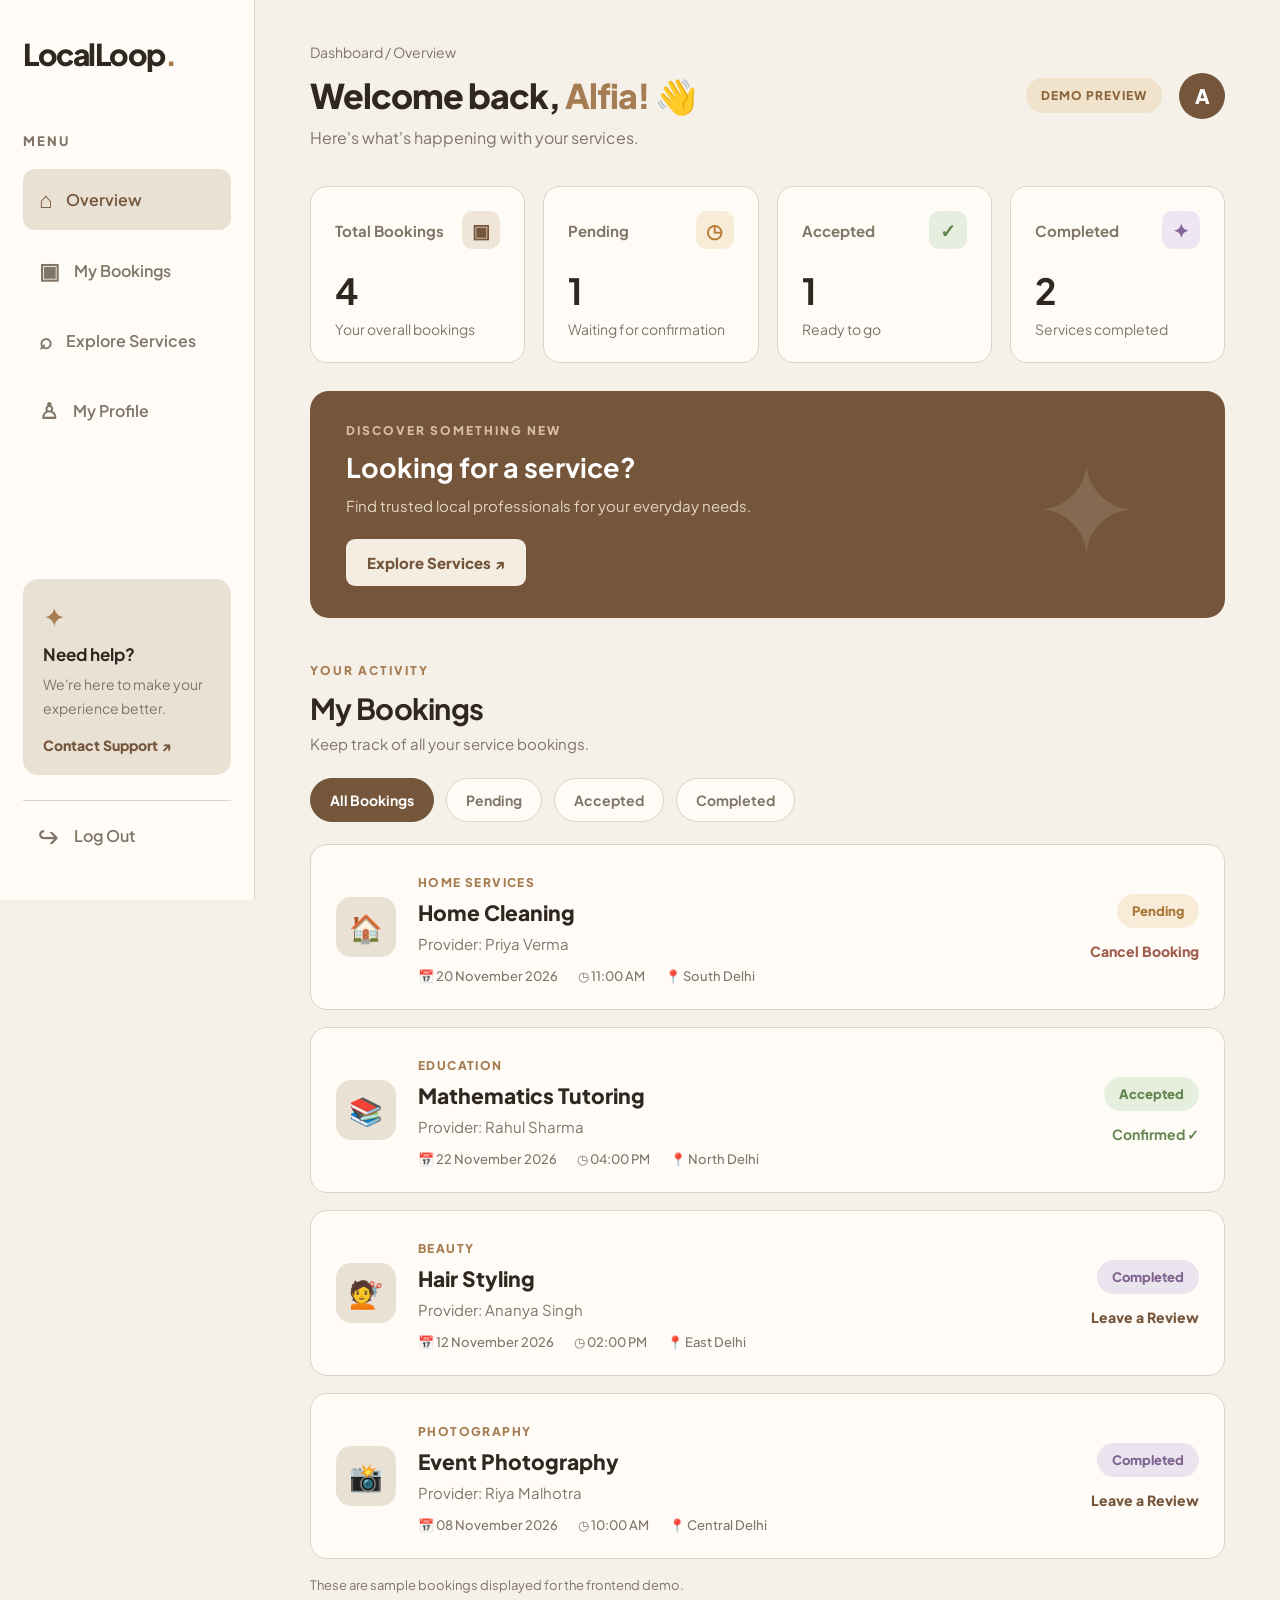
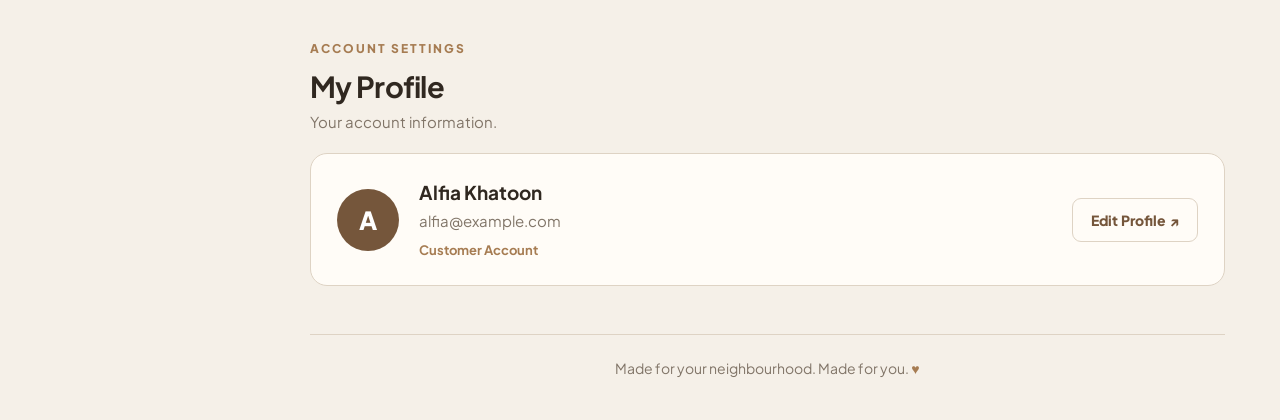
==== frontend/pages/customer-dashboard.html @ ae9632fa "Add completed frontend pages and navigation" ====
<!DOCTYPE html>
<html lang="en">
<head>
    <meta charset="UTF-8">
    <meta name="viewport" content="width=device-width, initial-scale=1.0">
    <title>Customer Dashboard | LocalLoop</title>

    <link rel="preconnect" href="https://fonts.googleapis.com">
    <link rel="preconnect" href="https://fonts.gstatic.com" crossorigin>
    <link href="https://fonts.googleapis.com/css2?family=Plus+Jakarta+Sans:wght@400;500;600;700;800&display=swap" rel="stylesheet">

    <link rel="stylesheet" href="customer-dashboard.css">
</head>

<body>

<div class="dashboard-layout">

    <!-- SIDEBAR -->
    <aside class="sidebar">

        <a href="../index.html" class="logo">LocalLoop<span>.</span></a>

        <div class="sidebar-label">MENU</div>

        <nav class="sidebar-nav">
            <a href="#overview" class="nav-item active">
                <span>⌂</span> Overview
            </a>

            <a href="#bookings" class="nav-item">
                <span>▣</span> My Bookings
            </a>

            <a href="explore.html" class="nav-item">
                <span>⌕</span> Explore Services
            </a>

            <a href="#profile" class="nav-item">
                <span>♙</span> My Profile
            </a>
        </nav>

        <div class="sidebar-bottom">
            <div class="help-card">
                <div class="help-icon">✦</div>
                <h3>Need help?</h3>
                <p>We're here to make your experience better.</p>
                <a href="contact.html">Contact Support ↗</a>
            </div>

            <a href="../index.html" class="nav-item logout">
                <span>↪</span> Log Out
            </a>
        </div>

    </aside>


    <!-- MAIN CONTENT -->
    <main class="main-content" id="overview">

        <!-- TOP BAR -->
        <header class="topbar">
            <div>
                <p class="breadcrumb">Dashboard / Overview</p>
                <h1>Welcome back, <span>Alfia!</span> 👋</h1>
                <p class="topbar-subtitle">Here's what's happening with your services.</p>
            </div>

            <div class="topbar-right">
                <span class="demo-badge">DEMO PREVIEW</span>
                <div class="profile-avatar">A</div>
            </div>
        </header>


        <!-- STATS -->
        <section class="stats-grid">

            <div class="stat-card">
                <div class="stat-top">
                    <span>Total Bookings</span>
                    <div class="stat-icon">▣</div>
                </div>
                <h2 id="totalBookings">4</h2>
                <p>Your overall bookings</p>
            </div>

            <div class="stat-card">
                <div class="stat-top">
                    <span>Pending</span>
                    <div class="stat-icon orange">◷</div>
                </div>
                <h2 id="pendingBookings">1</h2>
                <p>Waiting for confirmation</p>
            </div>

            <div class="stat-card">
                <div class="stat-top">
                    <span>Accepted</span>
                    <div class="stat-icon green">✓</div>
                </div>
                <h2 id="acceptedBookings">1</h2>
                <p>Ready to go</p>
            </div>

            <div class="stat-card">
                <div class="stat-top">
                    <span>Completed</span>
                    <div class="stat-icon purple">✦</div>
                </div>
                <h2 id="completedBookings">2</h2>
                <p>Services completed</p>
            </div>

        </section>


        <!-- QUICK ACTION -->
        <section class="quick-action">
            <div>
                <p class="eyebrow">DISCOVER SOMETHING NEW</p>
                <h2>Looking for a service?</h2>
                <p>Find trusted local professionals for your everyday needs.</p>
                <a href="explore.html" class="primary-btn">Explore Services ↗</a>
            </div>

            <div class="quick-decoration">✦</div>
        </section>


        <!-- BOOKINGS -->
        <section class="bookings-section" id="bookings">

            <div class="section-heading">
                <div>
                    <p class="eyebrow">YOUR ACTIVITY</p>
                    <h2>My Bookings</h2>
                    <p class="section-subtitle">Keep track of all your service bookings.</p>
                </div>
            </div>


            <!-- FILTERS -->
            <div class="booking-filters">
                <button class="filter-btn active" data-filter="all">All Bookings</button>
                <button class="filter-btn" data-filter="pending">Pending</button>
                <button class="filter-btn" data-filter="accepted">Accepted</button>
                <button class="filter-btn" data-filter="completed">Completed</button>
            </div>


            <!-- BOOKING LIST -->
            <div class="booking-list" id="bookingList">

                <article class="booking-card" data-status="pending">

                    <div class="booking-icon">🏠</div>

                    <div class="booking-info">
                        <span class="booking-category">HOME SERVICES</span>
                        <h3>Home Cleaning</h3>
                        <p>Provider: Priya Verma</p>
                        <div class="booking-meta">
                            <span>📅 20 November 2026</span>
                            <span>◷ 11:00 AM</span>
                            <span>📍 South Delhi</span>
                        </div>
                    </div>

                    <div class="booking-right">
                        <span class="status pending-status">Pending</span>
                        <button class="cancel-btn">Cancel Booking</button>
                    </div>

                </article>


                <article class="booking-card" data-status="accepted">

                    <div class="booking-icon">📚</div>

                    <div class="booking-info">
                        <span class="booking-category">EDUCATION</span>
                        <h3>Mathematics Tutoring</h3>
                        <p>Provider: Rahul Sharma</p>
                        <div class="booking-meta">
                            <span>📅 22 November 2026</span>
                            <span>◷ 04:00 PM</span>
                            <span>📍 North Delhi</span>
                        </div>
                    </div>

                    <div class="booking-right">
                        <span class="status accepted-status">Accepted</span>
                        <span class="booking-note">Confirmed ✓</span>
                    </div>

                </article>


                <article class="booking-card" data-status="completed">

                    <div class="booking-icon">💇</div>

                    <div class="booking-info">
                        <span class="booking-category">BEAUTY</span>
                        <h3>Hair Styling</h3>
                        <p>Provider: Ananya Singh</p>
                        <div class="booking-meta">
                            <span>📅 12 November 2026</span>
                            <span>◷ 02:00 PM</span>
                            <span>📍 East Delhi</span>
                        </div>
                    </div>

                    <div class="booking-right">
                        <span class="status completed-status">Completed</span>
                        <button class="review-btn">Leave a Review</button>
                    </div>

                </article>


                <article class="booking-card" data-status="completed">

                    <div class="booking-icon">📸</div>

                    <div class="booking-info">
                        <span class="booking-category">PHOTOGRAPHY</span>
                        <h3>Event Photography</h3>
                        <p>Provider: Riya Malhotra</p>
                        <div class="booking-meta">
                            <span>📅 08 November 2026</span>
                            <span>◷ 10:00 AM</span>
                            <span>📍 Central Delhi</span>
                        </div>
                    </div>

                    <div class="booking-right">
                        <span class="status completed-status">Completed</span>
                        <button class="review-btn">Leave a Review</button>
                    </div>

                </article>

            </div>

            <p class="demo-note">
                These are sample bookings displayed for the frontend demo.
            </p>

        </section>


        <!-- PROFILE -->
        <section class="profile-section" id="profile">
            <div>
                <p class="eyebrow">ACCOUNT SETTINGS</p>
                <h2>My Profile</h2>
                <p class="section-subtitle">Your account information.</p>
            </div>

            <div class="profile-card">
                <div class="profile-avatar large">A</div>

                <div class="profile-details">
                    <h3>Alfia Khatoon</h3>
                    <p>alfia@example.com</p>
                    <span>Customer Account</span>
                </div>

                <button class="edit-profile-btn" onclick="alert('Profile editing will be connected with the backend.')">
                    Edit Profile ↗
                </button>
            </div>
        </section>


        <footer class="dashboard-footer">
            Made for your neighbourhood. Made for you. <span>♥</span>
        </footer>

    </main>

</div>


<!-- REVIEW MODAL -->
<div class="modal-overlay" id="reviewModal">
    <div class="review-modal">
        <button class="close-modal" id="closeModal">×</button>

        <p class="eyebrow">SHARE YOUR EXPERIENCE</p>
        <h2>How was the service?</h2>
        <p>Your feedback helps other customers.</p>

        <div class="stars" id="stars">
            <button data-rating="1">★</button>
            <button data-rating="2">★</button>
            <button data-rating="3">★</button>
            <button data-rating="4">★</button>
            <button data-rating="5">★</button>
        </div>

        <textarea id="reviewText" placeholder="Write your experience..."></textarea>

        <button class="primary-btn submit-review" id="submitReview">
            Submit Review
        </button>
    </div>
</div>


<script>
    // BOOKING FILTERS
    const filterButtons = document.querySelectorAll(".filter-btn");
    const bookingCards = document.querySelectorAll(".booking-card");

    filterButtons.forEach(button => {
        button.addEventListener("click", () => {

            filterButtons.forEach(btn => btn.classList.remove("active"));
            button.classList.add("active");

            const filter = button.dataset.filter;

            bookingCards.forEach(card => {
                if (filter === "all" || card.dataset.status === filter) {
                    card.style.display = "flex";
                } else {
                    card.style.display = "none";
                }
            });
        });
    });


    // UPDATE DASHBOARD COUNTS
    function updateStats() {
        const cards = [...document.querySelectorAll(".booking-card")];

        document.getElementById("totalBookings").textContent = cards.length;

        document.getElementById("pendingBookings").textContent =
            cards.filter(card => card.dataset.status === "pending").length;

        document.getElementById("acceptedBookings").textContent =
            cards.filter(card => card.dataset.status === "accepted").length;

        document.getElementById("completedBookings").textContent =
            cards.filter(card => card.dataset.status === "completed").length;
    }


    // CANCEL BOOKING - DEMO ONLY
    document.querySelectorAll(".cancel-btn").forEach(button => {
        button.addEventListener("click", () => {

            const confirmCancel = confirm("Are you sure you want to cancel this booking?");

            if (confirmCancel) {
                const card = button.closest(".booking-card");
                card.remove();
                updateStats();
                alert("Demo booking cancelled successfully!");
            }
        });
    });


    // REVIEW MODAL
    const reviewModal = document.getElementById("reviewModal");
    let selectedRating = 0;

    document.querySelectorAll(".review-btn").forEach(button => {
        button.addEventListener("click", () => {
            reviewModal.classList.add("show");
        });
    });

    document.getElementById("closeModal").addEventListener("click", () => {
        reviewModal.classList.remove("show");
    });

    document.querySelectorAll(".stars button").forEach(star => {
        star.addEventListener("click", () => {
            selectedRating = Number(star.dataset.rating);

            document.querySelectorAll(".stars button").forEach(item => {
                item.classList.toggle(
                    "selected",
                    Number(item.dataset.rating) <= selectedRating
                );
            });
        });
    });

    document.getElementById("submitReview").addEventListener("click", () => {
        const feedback = document.getElementById("reviewText").value.trim();

        if (selectedRating === 0) {
            alert("Please select a star rating.");
            return;
        }

        if (!feedback) {
            alert("Please write a short review.");
            return;
        }

        alert("Thank you! Your demo review has been submitted.");

        reviewModal.classList.remove("show");
        document.getElementById("reviewText").value = "";
        selectedRating = 0;

        document.querySelectorAll(".stars button").forEach(star => {
            star.classList.remove("selected");
        });
    });

    updateStats();
</script>

</body>
</html>
---- frontend/pages/customer-dashboard.css ----
* {
    margin: 0;
    padding: 0;
    box-sizing: border-box;
}

:root {
    --bg: #F5F0E8;
    --cream: #EAE1D5;
    --card: #FFFCF7;
    --brown: #A67C52;
    --dark-brown: #75563B;
    --text: #302820;
    --muted: #817568;
    --border: #DED3C4;
}

body {
    font-family: 'Plus Jakarta Sans', sans-serif;
    background: var(--bg);
    color: var(--text);
}

a {
    text-decoration: none;
    color: inherit;
}

button {
    font-family: inherit;
    cursor: pointer;
}

.dashboard-layout {
    display: flex;
    min-height: 100vh;
}

/* SIDEBAR */

.sidebar {
    width: 255px;
    min-height: 100vh;
    background: var(--card);
    border-right: 1px solid var(--border);
    padding: 35px 23px;
    display: flex;
    flex-direction: column;
    position: fixed;
    left: 0;
    top: 0;
    bottom: 0;
}

.logo {
    font-size: 30px;
    font-weight: 800;
    letter-spacing: -1.5px;
    margin-bottom: 60px;
}

.logo span {
    color: var(--brown);
}

.sidebar-label {
    font-size: 13px;
    font-weight: 800;
    letter-spacing: 2px;
    color: var(--muted);
    margin-bottom: 20px;
}

.sidebar-nav {
    display: flex;
    flex-direction: column;
    gap: 10px;
}

.nav-item {
    display: flex;
    align-items: center;
    gap: 14px;
    padding: 16px;
    border-radius: 12px;
    font-size: 16px;
    font-weight: 600;
    color: var(--muted);
    transition: 0.3s;
}

.nav-item span {
    font-size: 22px;
}

.nav-item:hover,
.nav-item.active {
    background: var(--cream);
    color: var(--dark-brown);
}

.sidebar-bottom {
    margin-top: auto;
}

.help-card {
    background: var(--cream);
    padding: 20px;
    border-radius: 15px;
    margin-bottom: 25px;
}

.help-icon {
    font-size: 27px;
    color: var(--brown);
    margin-bottom: 10px;
}

.help-card h3 {
    font-size: 17px;
    margin-bottom: 8px;
}

.help-card p {
    font-size: 14px;
    color: var(--muted);
    line-height: 1.7;
    margin-bottom: 13px;
}

.help-card a {
    font-size: 14px;
    font-weight: 800;
    color: var(--dark-brown);
}

.logout {
    border-top: 1px solid var(--border);
    border-radius: 0;
    padding-top: 20px;
}

/* MAIN CONTENT */

.main-content {
    margin-left: 255px;
    width: calc(100% - 255px);
    padding: 43px 55px;
    max-width: 1600px;
}

.topbar {
    display: flex;
    justify-content: space-between;
    align-items: center;
    margin-bottom: 38px;
}

.breadcrumb {
    color: var(--muted);
    font-size: 14px;
    margin-bottom: 13px;
}

.topbar h1 {
    font-size: 34px;
    font-weight: 800;
    letter-spacing: -1px;
}

.topbar h1 span {
    color: var(--brown);
}

.topbar-subtitle {
    color: var(--muted);
    font-size: 16px;
    margin-top: 10px;
}

.topbar-right {
    display: flex;
    align-items: center;
    gap: 17px;
}

.demo-badge {
    background: #F0E2CB;
    color: #8A653D;
    font-size: 12px;
    font-weight: 800;
    letter-spacing: 1px;
    padding: 10px 15px;
    border-radius: 20px;
}

.profile-avatar {
    width: 46px;
    height: 46px;
    border-radius: 50%;
    background: var(--dark-brown);
    color: white;
    display: grid;
    place-items: center;
    font-size: 20px;
    font-weight: 800;
}

/* STATISTICS */

.stats-grid {
    display: grid;
    grid-template-columns: repeat(4, 1fr);
    gap: 18px;
    margin-bottom: 28px;
}

.stat-card {
    background: var(--card);
    border: 1px solid var(--border);
    border-radius: 17px;
    padding: 24px;
    transition: 0.3s;
}

.stat-card:hover {
    transform: translateY(-4px);
    box-shadow: 0 12px 30px rgba(91, 65, 40, 0.07);
}

.stat-top {
    display: flex;
    justify-content: space-between;
    align-items: center;
    color: var(--muted);
    font-size: 15px;
    font-weight: 700;
    gap: 8px;
}

.stat-icon {
    width: 38px;
    height: 38px;
    border-radius: 10px;
    display: grid;
    place-items: center;
    background: #EFE5D8;
    color: var(--dark-brown);
    font-size: 19px;
}

.stat-icon.orange {
    background: #F8EBD8;
    color: #B67A32;
}

.stat-icon.green {
    background: #E5EEDF;
    color: #63864F;
}

.stat-icon.purple {
    background: #EEE6F2;
    color: #85669A;
}

.stat-card h2 {
    font-size: 36px;
    margin-top: 19px;
    margin-bottom: 7px;
}

.stat-card > p {
    font-size: 14px;
    color: var(--muted);
}

/* QUICK ACTION */

.quick-action {
    background: var(--dark-brown);
    color: white;
    border-radius: 19px;
    padding: 32px 36px;
    display: flex;
    justify-content: space-between;
    align-items: center;
    margin-bottom: 45px;
    overflow: hidden;
}

.eyebrow {
    font-size: 12px;
    font-weight: 800;
    letter-spacing: 2px;
    color: var(--brown);
    margin-bottom: 12px;
}

.quick-action .eyebrow {
    color: #D8BE9E;
}

.quick-action h2 {
    font-size: 27px;
    margin-bottom: 10px;
}

.quick-action p:not(.eyebrow) {
    color: #E2D5C5;
    font-size: 15px;
    margin-bottom: 21px;
    line-height: 1.6;
}

.primary-btn {
    display: inline-block;
    border: none;
    border-radius: 9px;
    background: #F5EDE2;
    color: var(--dark-brown);
    padding: 14px 21px;
    font-size: 15px;
    font-weight: 800;
    transition: 0.3s;
}

.primary-btn:hover {
    background: white;
    transform: translateY(-2px);
}

.quick-decoration {
    font-size: 125px;
    color: rgba(255,255,255,0.12);
    margin-right: 50px;
}

/* BOOKINGS */

.bookings-section {
    margin-bottom: 48px;
}

.section-heading {
    display: flex;
    justify-content: space-between;
    align-items: center;
    margin-bottom: 25px;
}

.section-heading h2,
.profile-section h2 {
    font-size: 29px;
    letter-spacing: -0.7px;
}

.section-subtitle {
    color: var(--muted);
    font-size: 15px;
    margin-top: 8px;
}

.booking-filters {
    display: flex;
    gap: 12px;
    margin-bottom: 22px;
    flex-wrap: wrap;
}

.filter-btn {
    border: 1px solid var(--border);
    background: var(--card);
    color: var(--muted);
    padding: 12px 19px;
    border-radius: 25px;
    font-size: 14px;
    font-weight: 700;
    transition: 0.3s;
}

.filter-btn:hover,
.filter-btn.active {
    background: var(--dark-brown);
    border-color: var(--dark-brown);
    color: white;
}

.booking-list {
    display: flex;
    flex-direction: column;
    gap: 17px;
}

.booking-card {
    display: flex;
    align-items: center;
    gap: 22px;
    background: var(--card);
    border: 1px solid var(--border);
    padding: 25px;
    border-radius: 17px;
    transition: 0.3s;
}

.booking-card:hover {
    border-color: #BCA184;
    transform: translateY(-3px);
    box-shadow: 0 8px 20px rgba(91, 65, 40, 0.06);
}

.booking-icon {
    min-width: 60px;
    height: 60px;
    border-radius: 15px;
    background: var(--cream);
    display: grid;
    place-items: center;
    font-size: 27px;
}

.booking-info {
    flex: 1;
    min-width: 0;
}

.booking-category {
    color: var(--brown);
    font-size: 12px;
    font-weight: 800;
    letter-spacing: 1.4px;
}

.booking-info h3 {
    font-size: 21px;
    margin: 8px 0;
    font-weight: 800;
    color: var(--text);
}

.booking-info > p {
    font-size: 15px;
    color: var(--muted);
    margin-bottom: 15px;
}

.booking-meta {
    display: flex;
    gap: 20px;
    flex-wrap: wrap;
}

.booking-meta span {
    font-size: 13px;
    color: var(--muted);
    font-weight: 500;
}

.booking-right {
    display: flex;
    flex-direction: column;
    align-items: flex-end;
    gap: 14px;
    min-width: 135px;
}

.status {
    padding: 9px 15px;
    border-radius: 20px;
    font-size: 13px;
    font-weight: 800;
}

.pending-status {
    background: #F8EBD8;
    color: #A87534;
}

.accepted-status {
    background: #E6EEDD;
    color: #63864F;
}

.completed-status {
    background: #EAE4EF;
    color: #80638F;
}

.cancel-btn,
.review-btn {
    border: none;
    background: transparent;
    font-size: 14px;
    font-weight: 800;
    color: #A15D4D;
}

.review-btn {
    color: var(--dark-brown);
}

.booking-note {
    font-size: 14px;
    color: #63864F;
    font-weight: 700;
}

.demo-note {
    color: var(--muted);
    font-size: 13px;
    margin-top: 18px;
}

/* PROFILE */

.profile-section {
    margin-bottom: 48px;
}

.profile-section > div:first-child {
    margin-bottom: 22px;
}

.profile-card {
    display: flex;
    align-items: center;
    gap: 20px;
    padding: 26px;
    background: var(--card);
    border: 1px solid var(--border);
    border-radius: 17px;
}

.profile-avatar.large {
    width: 62px;
    height: 62px;
    font-size: 25px;
}

.profile-details {
    flex: 1;
}

.profile-details h3 {
    font-size: 19px;
    margin-bottom: 7px;
}

.profile-details p {
    font-size: 15px;
    color: var(--muted);
    margin-bottom: 8px;
}

.profile-details span {
    font-size: 13px;
    color: var(--brown);
    font-weight: 700;
}

.edit-profile-btn {
    border: 1px solid var(--border);
    background: transparent;
    color: var(--dark-brown);
    padding: 12px 18px;
    border-radius: 9px;
    font-size: 14px;
    font-weight: 800;
    transition: 0.3s;
}

.edit-profile-btn:hover {
    background: var(--cream);
}

.dashboard-footer {
    border-top: 1px solid var(--border);
    padding-top: 24px;
    text-align: center;
    font-size: 14px;
    color: var(--muted);
}

.dashboard-footer span {
    color: var(--brown);
}

/* REVIEW MODAL */

.modal-overlay {
    position: fixed;
    inset: 0;
    background: rgba(35, 27, 20, 0.55);
    display: none;
    align-items: center;
    justify-content: center;
    z-index: 100;
    padding: 20px;
}

.modal-overlay.show {
    display: flex;
}

.review-modal {
    width: 100%;
    max-width: 450px;
    background: var(--card);
    padding: 38px;
    border-radius: 19px;
    position: relative;
}

.close-modal {
    position: absolute;
    right: 20px;
    top: 15px;
    background: none;
    border: none;
    font-size: 29px;
    color: var(--muted);
}

.review-modal h2 {
    font-size: 26px;
    margin-bottom: 9px;
}

.review-modal > p:not(.eyebrow) {
    font-size: 15px;
    color: var(--muted);
}

.stars {
    display: flex;
    gap: 9px;
    margin: 25px 0;
}

.stars button {
    border: none;
    background: none;
    color: #D8CDBD;
    font-size: 35px;
}

.stars button.selected {
    color: #D99C45;
}

.review-modal textarea {
    width: 100%;
    min-height: 120px;
    resize: vertical;
    padding: 15px;
    border: 1px solid var(--border);
    border-radius: 10px;
    background: white;
    font-family: inherit;
    font-size: 14px;
    outline: none;
    margin-bottom: 18px;
}

.review-modal textarea:focus {
    border-color: var(--brown);
}

.submit-review {
    background: var(--dark-brown);
    color: white;
    width: 100%;
}

/* RESPONSIVE */

@media (max-width: 1100px) {
    .main-content {
        padding: 35px 30px;
    }

    .stats-grid {
        grid-template-columns: repeat(2, 1fr);
    }

    .booking-card {
        flex-wrap: wrap;
    }

    .booking-right {
        margin-left: auto;
    }
}

@media (max-width: 750px) {
    .sidebar {
        width: 75px;
        padding: 25px 10px;
        align-items: center;
    }

    .logo {
        font-size: 17px;
        margin-bottom: 45px;
    }

    .sidebar-label,
    .nav-item:not(.active) {
        font-size: 0;
    }

    .sidebar-nav {
        width: 100%;
    }

    .nav-item {
        justify-content: center;
        padding: 13px 5px;
    }

    .nav-item span {
        font-size: 20px;
    }

    .help-card {
        display: none;
    }

    .logout {
        font-size: 0;
    }

    .main-content {
        margin-left: 75px;
        width: calc(100% - 75px);
        padding: 25px 18px;
    }

    .topbar {
        align-items: flex-start;
    }

    .topbar h1 {
        font-size: 25px;
    }

    .demo-badge {
        display: none;
    }

    .stats-grid {
        gap: 10px;
    }

    .stat-card {
        padding: 17px;
    }

    .stat-card h2 {
        font-size: 28px;
    }

    .quick-action {
        padding: 25px;
    }

    .quick-decoration {
        display: none;
    }

    .booking-card {
        align-items: flex-start;
        gap: 14px;
        padding: 19px;
    }

    .booking-info {
        min-width: 0;
    }

    .booking-info h3 {
        font-size: 19px;
    }

    .booking-info > p {
        font-size: 14px;
    }

    .booking-meta {
        gap: 10px;
    }

    .booking-meta span {
        font-size: 12px;
    }

    .booking-right {
        width: 100%;
        flex-direction: row;
        justify-content: space-between;
        align-items: center;
        margin-left: 0;
    }

    .profile-card {
        flex-wrap: wrap;
    }
}

@media (max-width: 420px) {
    .topbar h1 {
        font-size: 21px;
    }

    .topbar-subtitle {
        font-size: 13px;
    }

    .profile-avatar {
        width: 38px;
        height: 38px;
    }

    .stats-grid {
        grid-template-columns: 1fr 1fr;
    }

    .booking-info h3 {
        font-size: 17px;
    }

    .booking-meta span {
        font-size: 11px;
    }

    .profile-details h3 {
        font-size: 17px;
    }

    .profile-details p {
        font-size: 13px;
    }
}
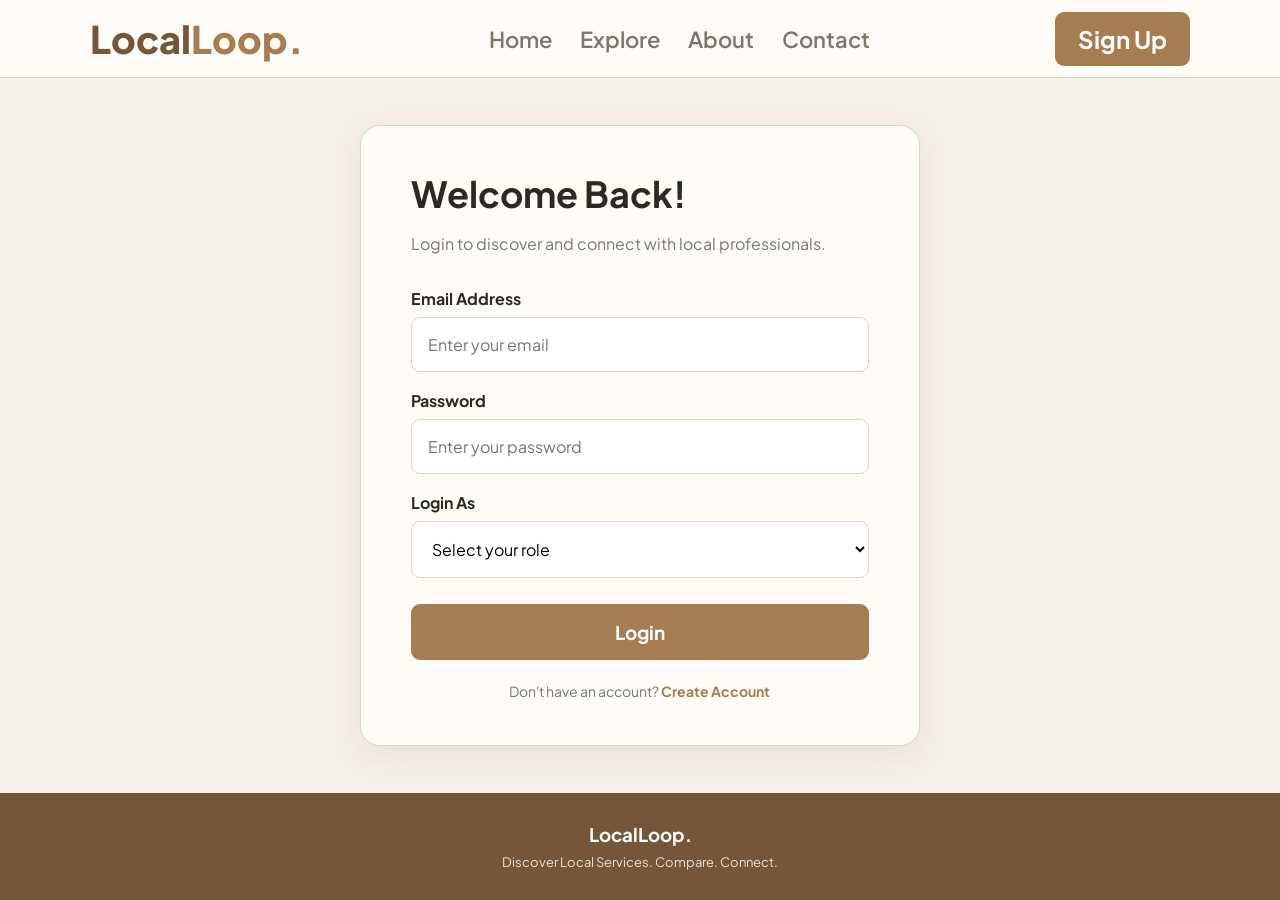
==== commit 289d21ae: "Complete frontend and backend integration" ====
--- a/frontend/pages/customer-dashboard.html
+++ b/frontend/pages/customer-dashboard.html
@@ -10,6 +10,18 @@
     <link href="https://fonts.googleapis.com/css2?family=Plus+Jakarta+Sans:wght@400;500;600;700;800&display=swap" rel="stylesheet">
 
     <link rel="stylesheet" href="customer-dashboard.css">
+
+    <style>
+        .loading-message {
+            padding: 24px;
+            text-align: center;
+            opacity: 0.75;
+        }
+
+        [hidden] {
+            display: none !important;
+        }
+    </style>
 </head>
 
 <body>
@@ -42,6 +54,7 @@
         </nav>
 
         <div class="sidebar-bottom">
+
             <div class="help-card">
                 <div class="help-icon">✦</div>
                 <h3>Need help?</h3>
@@ -52,6 +65,7 @@
             <a href="../index.html" class="nav-item logout">
                 <span>↪</span> Log Out
             </a>
+
         </div>
 
     </aside>
@@ -62,16 +76,25 @@
 
         <!-- TOP BAR -->
         <header class="topbar">
+
             <div>
                 <p class="breadcrumb">Dashboard / Overview</p>
-                <h1>Welcome back, <span>Alfia!</span> 👋</h1>
-                <p class="topbar-subtitle">Here's what's happening with your services.</p>
+
+                <h1>
+                    Welcome back,
+                    <span id="welcomeName">there</span>! 👋
+                </h1>
+
+                <p class="topbar-subtitle">
+                    Here's what's happening with your services.
+                </p>
             </div>
 
             <div class="topbar-right">
-                <span class="demo-badge">DEMO PREVIEW</span>
-                <div class="profile-avatar">A</div>
-            </div>
+                <span class="demo-badge">CUSTOMER ACCOUNT</span>
+                <div class="profile-avatar" id="topAvatar">U</div>
+            </div>
+
         </header>
 
 
@@ -83,7 +106,7 @@
                     <span>Total Bookings</span>
                     <div class="stat-icon">▣</div>
                 </div>
-                <h2 id="totalBookings">4</h2>
+                <h2 id="totalBookings">0</h2>
                 <p>Your overall bookings</p>
             </div>
 
@@ -92,7 +115,7 @@
                     <span>Pending</span>
                     <div class="stat-icon orange">◷</div>
                 </div>
-                <h2 id="pendingBookings">1</h2>
+                <h2 id="pendingBookings">0</h2>
                 <p>Waiting for confirmation</p>
             </div>
 
@@ -101,7 +124,7 @@
                     <span>Accepted</span>
                     <div class="stat-icon green">✓</div>
                 </div>
-                <h2 id="acceptedBookings">1</h2>
+                <h2 id="acceptedBookings">0</h2>
                 <p>Ready to go</p>
             </div>
 
@@ -110,7 +133,7 @@
                     <span>Completed</span>
                     <div class="stat-icon purple">✦</div>
                 </div>
-                <h2 id="completedBookings">2</h2>
+                <h2 id="completedBookings">0</h2>
                 <p>Services completed</p>
             </div>
 
@@ -119,14 +142,22 @@
 
         <!-- QUICK ACTION -->
         <section class="quick-action">
+
             <div>
                 <p class="eyebrow">DISCOVER SOMETHING NEW</p>
                 <h2>Looking for a service?</h2>
-                <p>Find trusted local professionals for your everyday needs.</p>
-                <a href="explore.html" class="primary-btn">Explore Services ↗</a>
+
+                <p>
+                    Find trusted local professionals for your everyday needs.
+                </p>
+
+                <a href="explore.html" class="primary-btn">
+                    Explore Services ↗
+                </a>
             </div>
 
             <div class="quick-decoration">✦</div>
+
         </section>
 
 
@@ -137,118 +168,44 @@
                 <div>
                     <p class="eyebrow">YOUR ACTIVITY</p>
                     <h2>My Bookings</h2>
-                    <p class="section-subtitle">Keep track of all your service bookings.</p>
+                    <p class="section-subtitle">
+                        Keep track of all your service bookings.
+                    </p>
                 </div>
             </div>
 
 
             <!-- FILTERS -->
             <div class="booking-filters">
-                <button class="filter-btn active" data-filter="all">All Bookings</button>
-                <button class="filter-btn" data-filter="pending">Pending</button>
-                <button class="filter-btn" data-filter="accepted">Accepted</button>
-                <button class="filter-btn" data-filter="completed">Completed</button>
-            </div>
-
-
-            <!-- BOOKING LIST -->
+
+                <button class="filter-btn active" data-filter="all">
+                    All Bookings
+                </button>
+
+                <button class="filter-btn" data-filter="pending">
+                    Pending
+                </button>
+
+                <button class="filter-btn" data-filter="accepted">
+                    Accepted
+                </button>
+
+                <button class="filter-btn" data-filter="completed">
+                    Completed
+                </button>
+
+            </div>
+
+
+            <!-- DYNAMIC BOOKING LIST -->
             <div class="booking-list" id="bookingList">
-
-                <article class="booking-card" data-status="pending">
-
-                    <div class="booking-icon">🏠</div>
-
-                    <div class="booking-info">
-                        <span class="booking-category">HOME SERVICES</span>
-                        <h3>Home Cleaning</h3>
-                        <p>Provider: Priya Verma</p>
-                        <div class="booking-meta">
-                            <span>📅 20 November 2026</span>
-                            <span>◷ 11:00 AM</span>
-                            <span>📍 South Delhi</span>
-                        </div>
-                    </div>
-
-                    <div class="booking-right">
-                        <span class="status pending-status">Pending</span>
-                        <button class="cancel-btn">Cancel Booking</button>
-                    </div>
-
-                </article>
-
-
-                <article class="booking-card" data-status="accepted">
-
-                    <div class="booking-icon">📚</div>
-
-                    <div class="booking-info">
-                        <span class="booking-category">EDUCATION</span>
-                        <h3>Mathematics Tutoring</h3>
-                        <p>Provider: Rahul Sharma</p>
-                        <div class="booking-meta">
-                            <span>📅 22 November 2026</span>
-                            <span>◷ 04:00 PM</span>
-                            <span>📍 North Delhi</span>
-                        </div>
-                    </div>
-
-                    <div class="booking-right">
-                        <span class="status accepted-status">Accepted</span>
-                        <span class="booking-note">Confirmed ✓</span>
-                    </div>
-
-                </article>
-
-
-                <article class="booking-card" data-status="completed">
-
-                    <div class="booking-icon">💇</div>
-
-                    <div class="booking-info">
-                        <span class="booking-category">BEAUTY</span>
-                        <h3>Hair Styling</h3>
-                        <p>Provider: Ananya Singh</p>
-                        <div class="booking-meta">
-                            <span>📅 12 November 2026</span>
-                            <span>◷ 02:00 PM</span>
-                            <span>📍 East Delhi</span>
-                        </div>
-                    </div>
-
-                    <div class="booking-right">
-                        <span class="status completed-status">Completed</span>
-                        <button class="review-btn">Leave a Review</button>
-                    </div>
-
-                </article>
-
-
-                <article class="booking-card" data-status="completed">
-
-                    <div class="booking-icon">📸</div>
-
-                    <div class="booking-info">
-                        <span class="booking-category">PHOTOGRAPHY</span>
-                        <h3>Event Photography</h3>
-                        <p>Provider: Riya Malhotra</p>
-                        <div class="booking-meta">
-                            <span>📅 08 November 2026</span>
-                            <span>◷ 10:00 AM</span>
-                            <span>📍 Central Delhi</span>
-                        </div>
-                    </div>
-
-                    <div class="booking-right">
-                        <span class="status completed-status">Completed</span>
-                        <button class="review-btn">Leave a Review</button>
-                    </div>
-
-                </article>
-
-            </div>
-
-            <p class="demo-note">
-                These are sample bookings displayed for the frontend demo.
+                <p class="loading-message" id="bookingMessage">
+                    Loading your bookings...
+                </p>
+            </div>
+
+            <p class="demo-note" id="bookingNote" hidden>
+                Showing bookings from your LocalLoop account.
             </p>
 
         </section>
@@ -256,25 +213,34 @@
 
         <!-- PROFILE -->
         <section class="profile-section" id="profile">
+
             <div>
                 <p class="eyebrow">ACCOUNT SETTINGS</p>
                 <h2>My Profile</h2>
-                <p class="section-subtitle">Your account information.</p>
+                <p class="section-subtitle">
+                    Your account information.
+                </p>
             </div>
 
             <div class="profile-card">
-                <div class="profile-avatar large">A</div>
+
+                <div class="profile-avatar large" id="profileAvatar">
+                    U
+                </div>
 
                 <div class="profile-details">
-                    <h3>Alfia Khatoon</h3>
-                    <p>alfia@example.com</p>
+                    <h3 id="profileName">Customer</h3>
+                    <p id="profileEmail"></p>
                     <span>Customer Account</span>
                 </div>
 
-                <button class="edit-profile-btn" onclick="alert('Profile editing will be connected with the backend.')">
+                <button class="edit-profile-btn"
+                    onclick="alert('Profile editing will be connected with the backend.')">
                     Edit Profile ↗
                 </button>
-            </div>
+
+            </div>
+
         </section>
 
 
@@ -289,7 +255,9 @@
 
 <!-- REVIEW MODAL -->
 <div class="modal-overlay" id="reviewModal">
+
     <div class="review-modal">
+
         <button class="close-modal" id="closeModal">×</button>
 
         <p class="eyebrow">SHARE YOUR EXPERIENCE</p>
@@ -304,124 +272,432 @@
             <button data-rating="5">★</button>
         </div>
 
-        <textarea id="reviewText" placeholder="Write your experience..."></textarea>
+        <textarea id="reviewText"
+            placeholder="Write your experience..."></textarea>
 
         <button class="primary-btn submit-review" id="submitReview">
             Submit Review
         </button>
+
     </div>
+
 </div>
 
 
 <script>
-    // BOOKING FILTERS
-    const filterButtons = document.querySelectorAll(".filter-btn");
-    const bookingCards = document.querySelectorAll(".booking-card");
-
-    filterButtons.forEach(button => {
-        button.addEventListener("click", () => {
-
-            filterButtons.forEach(btn => btn.classList.remove("active"));
-            button.classList.add("active");
-
-            const filter = button.dataset.filter;
-
-            bookingCards.forEach(card => {
-                if (filter === "all" || card.dataset.status === filter) {
-                    card.style.display = "flex";
-                } else {
-                    card.style.display = "none";
+
+const API_URL = "http://localhost:5000/api";
+
+const token = localStorage.getItem("token");
+
+const currentUser = JSON.parse(
+    localStorage.getItem("user") || "null"
+);
+
+let allBookings = [];
+
+
+// CHECK LOGIN
+if (!token || !currentUser) {
+
+    alert("Please log in to view your dashboard.");
+
+    window.location.href = "login.html";
+
+} else if (currentUser.role !== "customer") {
+
+    alert("This dashboard is for customer accounts.");
+
+    window.location.href =
+        currentUser.role === "provider"
+            ? "provider-dashboard.html"
+            : "login.html";
+}
+
+
+// PROFILE DETAILS
+function setProfile() {
+
+    const name = currentUser?.name || "Customer";
+
+    const initial = name.charAt(0).toUpperCase() || "U";
+
+    document.getElementById("welcomeName").textContent = name;
+
+    document.getElementById("profileName").textContent = name;
+
+    document.getElementById("profileEmail").textContent =
+        currentUser?.email || "";
+
+    document.getElementById("topAvatar").textContent = initial;
+
+    document.getElementById("profileAvatar").textContent = initial;
+
+}
+
+
+// FORMAT DATE
+function formatDate(value) {
+
+    if (!value) return "Date not available";
+
+    const date = new Date(value);
+
+    return Number.isNaN(date.getTime())
+        ? value
+        : date.toLocaleDateString("en-IN", {
+            day: "2-digit",
+            month: "long",
+            year: "numeric"
+        });
+
+}
+
+
+// UPDATE DASHBOARD STATS
+function updateStats() {
+
+    document.getElementById("totalBookings").textContent =
+        allBookings.length;
+
+    ["pending", "accepted", "completed"].forEach(status => {
+
+        const id = status + "Bookings";
+
+        document.getElementById(id).textContent =
+            allBookings.filter(b => b.status === status).length;
+
+    });
+
+}
+
+
+// DISPLAY BOOKINGS
+function renderBookings(filter = "all") {
+
+    const list = document.getElementById("bookingList");
+
+    list.innerHTML = "";
+
+    const filtered = allBookings.filter(booking =>
+        filter === "all" || booking.status === filter
+    );
+
+    if (!filtered.length) {
+
+        list.innerHTML = `
+            <p class="loading-message">
+                No ${filter === "all" ? "" : filter + " "}bookings found.
+            </p>
+        `;
+
+        return;
+    }
+
+
+    filtered.forEach(booking => {
+
+        const provider =
+            booking.providerId &&
+            typeof booking.providerId === "object"
+                ? booking.providerId
+                : {};
+
+        const status = booking.status || "pending";
+
+        const service = provider.serviceName || "Service";
+
+        const providerName =
+            provider.userId?.name || "LocalLoop Provider";
+
+        const category =
+            provider.category?.name || "LOCAL SERVICE";
+
+        const location =
+            provider.location ||
+            booking.address ||
+            "Location not available";
+
+        const price = provider.price != null
+            ? `₹${Number(provider.price).toLocaleString("en-IN")}`
+            : "";
+
+
+        const card = document.createElement("article");
+
+        card.className = "booking-card";
+
+        card.dataset.status = status;
+
+
+        card.innerHTML = `
+
+            <div class="booking-icon">▣</div>
+
+            <div class="booking-info">
+
+                <span class="booking-category">
+                    ${category}
+                </span>
+
+                <h3>${service}</h3>
+
+                <p>Provider: ${providerName}</p>
+
+                <div class="booking-meta">
+
+                    <span>
+                        📅 ${formatDate(booking.bookingDate)}
+                    </span>
+
+                    <span>
+                        ◷ ${booking.bookingTime || "Time not available"}
+                    </span>
+
+                    <span>
+                        📍 ${location}
+                    </span>
+
+                    ${price ? `<span>${price}</span>` : ""}
+
+                </div>
+
+            </div>
+
+            <div class="booking-right">
+
+                <span class="status ${status}-status">
+                    ${status.charAt(0).toUpperCase() + status.slice(1)}
+                </span>
+
+                ${
+                    status === "pending" || status === "accepted"
+                        ? `<button class="cancel-btn">Cancel Booking</button>`
+                        : ""
                 }
-            });
+
+            </div>
+
+        `;
+
+
+        const cancelButton = card.querySelector(".cancel-btn");
+
+        if (cancelButton) {
+
+            cancelButton.addEventListener("click", () =>
+                cancelBooking(booking._id)
+            );
+
+        }
+
+        list.appendChild(card);
+
+    });
+
+}
+
+
+// FETCH BOOKINGS FROM BACKEND
+async function loadBookings() {
+
+    const message = document.getElementById("bookingMessage");
+
+    try {
+
+        const response = await fetch(
+            `${API_URL}/bookings/my-bookings`,
+            {
+                headers: {
+                    Authorization: `Bearer ${token}`
+                }
+            }
+        );
+
+        const data = await response.json();
+
+        if (!response.ok || !data.success) {
+
+            throw new Error(
+                data.message || "Could not load bookings."
+            );
+
+        }
+
+        allBookings = data.bookings || [];
+
+        updateStats();
+
+        renderBookings();
+
+        document.getElementById("bookingNote").hidden = false;
+
+    } catch (error) {
+
+        console.error(error);
+
+        if (message) {
+
+            message.textContent =
+                error.message || "Unable to load bookings. Please refresh.";
+
+        } else {
+
+            document.getElementById("bookingList").innerHTML =
+                `<p class="loading-message">${error.message}</p>`;
+
+        }
+
+    }
+
+}
+
+
+// CANCEL BOOKING
+async function cancelBooking(id) {
+
+    if (!confirm("Are you sure you want to cancel this booking?")) {
+        return;
+    }
+
+    try {
+
+        const response = await fetch(
+            `${API_URL}/bookings/${id}/status`,
+            {
+                method: "PATCH",
+
+                headers: {
+                    "Content-Type": "application/json",
+                    Authorization: `Bearer ${token}`
+                },
+
+                body: JSON.stringify({
+                    status: "cancelled"
+                })
+            }
+        );
+
+        const data = await response.json();
+
+        if (!response.ok || !data.success) {
+
+            throw new Error(
+                data.message || "Could not cancel booking."
+            );
+
+        }
+
+        alert("Your booking has been cancelled.");
+
+        await loadBookings();
+
+        const activeFilter =
+            document.querySelector(".filter-btn.active")?.dataset.filter
+            || "all";
+
+        renderBookings(activeFilter);
+
+    } catch (error) {
+
+        alert(error.message || "Something went wrong.");
+
+    }
+
+}
+
+
+// BOOKING FILTERS
+document.querySelectorAll(".filter-btn").forEach(button => {
+
+    button.addEventListener("click", () => {
+
+        document.querySelectorAll(".filter-btn").forEach(btn =>
+            btn.classList.remove("active")
+        );
+
+        button.classList.add("active");
+
+        renderBookings(button.dataset.filter);
+
+    });
+
+});
+
+
+// LOGOUT
+document.querySelector(".logout").addEventListener("click", event => {
+
+    event.preventDefault();
+
+    localStorage.removeItem("token");
+
+    localStorage.removeItem("user");
+
+    window.location.href = "../index.html";
+
+});
+
+
+// REVIEW MODAL
+// Review submission is not connected to the backend yet.
+
+const reviewModal = document.getElementById("reviewModal");
+
+let selectedRating = 0;
+
+
+document.getElementById("closeModal").addEventListener("click", () => {
+
+    reviewModal.classList.remove("show");
+
+});
+
+
+document.querySelectorAll(".stars button").forEach(star => {
+
+    star.addEventListener("click", () => {
+
+        selectedRating = Number(star.dataset.rating);
+
+        document.querySelectorAll(".stars button").forEach(item => {
+
+            item.classList.toggle(
+                "selected",
+                Number(item.dataset.rating) <= selectedRating
+            );
+
         });
+
     });
 
-
-    // UPDATE DASHBOARD COUNTS
-    function updateStats() {
-        const cards = [...document.querySelectorAll(".booking-card")];
-
-        document.getElementById("totalBookings").textContent = cards.length;
-
-        document.getElementById("pendingBookings").textContent =
-            cards.filter(card => card.dataset.status === "pending").length;
-
-        document.getElementById("acceptedBookings").textContent =
-            cards.filter(card => card.dataset.status === "accepted").length;
-
-        document.getElementById("completedBookings").textContent =
-            cards.filter(card => card.dataset.status === "completed").length;
+});
+
+
+document.getElementById("submitReview").addEventListener("click", () => {
+
+    if (!selectedRating) {
+
+        return alert("Please select a star rating.");
+
     }
 
-
-    // CANCEL BOOKING - DEMO ONLY
-    document.querySelectorAll(".cancel-btn").forEach(button => {
-        button.addEventListener("click", () => {
-
-            const confirmCancel = confirm("Are you sure you want to cancel this booking?");
-
-            if (confirmCancel) {
-                const card = button.closest(".booking-card");
-                card.remove();
-                updateStats();
-                alert("Demo booking cancelled successfully!");
-            }
-        });
-    });
-
-
-    // REVIEW MODAL
-    const reviewModal = document.getElementById("reviewModal");
-    let selectedRating = 0;
-
-    document.querySelectorAll(".review-btn").forEach(button => {
-        button.addEventListener("click", () => {
-            reviewModal.classList.add("show");
-        });
-    });
-
-    document.getElementById("closeModal").addEventListener("click", () => {
-        reviewModal.classList.remove("show");
-    });
-
-    document.querySelectorAll(".stars button").forEach(star => {
-        star.addEventListener("click", () => {
-            selectedRating = Number(star.dataset.rating);
-
-            document.querySelectorAll(".stars button").forEach(item => {
-                item.classList.toggle(
-                    "selected",
-                    Number(item.dataset.rating) <= selectedRating
-                );
-            });
-        });
-    });
-
-    document.getElementById("submitReview").addEventListener("click", () => {
-        const feedback = document.getElementById("reviewText").value.trim();
-
-        if (selectedRating === 0) {
-            alert("Please select a star rating.");
-            return;
-        }
-
-        if (!feedback) {
-            alert("Please write a short review.");
-            return;
-        }
-
-        alert("Thank you! Your demo review has been submitted.");
-
-        reviewModal.classList.remove("show");
-        document.getElementById("reviewText").value = "";
-        selectedRating = 0;
-
-        document.querySelectorAll(".stars button").forEach(star => {
-            star.classList.remove("selected");
-        });
-    });
-
-    updateStats();
+    if (!document.getElementById("reviewText").value.trim()) {
+
+        return alert("Please write a short review.");
+
+    }
+
+    alert("Review submission is not connected to the backend yet.");
+
+});
+
+
+// INITIALIZE DASHBOARD
+setProfile();
+
+loadBookings();
+
 </script>
 
 </body>
